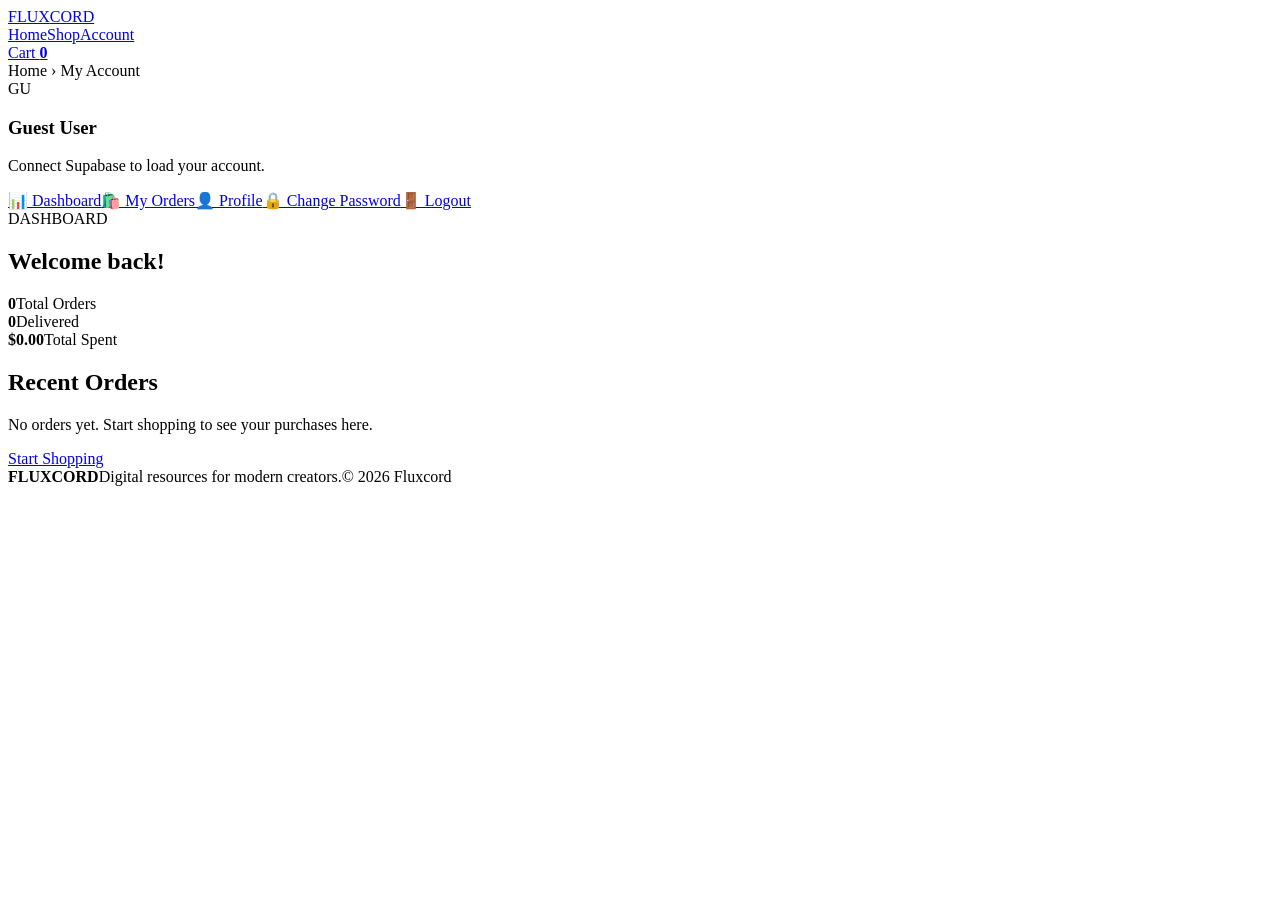
==== account.html @ a772d750 "Add files via upload" ====
<!DOCTYPE html><html lang="en"><head><meta charset="UTF-8"><meta name="viewport" content="width=device-width,initial-scale=1"><title>My Account — Fluxcord</title><link href="https://fonts.googleapis.com/css2?family=DM+Sans:wght@400;500;600;700&family=IBM+Plex+Sans:wght@600;700;800&display=swap" rel="stylesheet"><link rel="stylesheet" href="css/style.css"></head><body><header class="header"><div class="container nav"><a class="logo" href="index.html">FLUX<span>CORD</span></a><nav><a href="index.html">Home</a><a href="shop.html">Shop</a><a class="active" href="account.html">Account</a></nav><div class="nav-actions"><a class="cart" href="cart.html">Cart <b id="cartCount">0</b></a></div></div></header><main class="container page"><div class="crumb">Home › My Account</div><div class="account-layout"><aside class="account-side"><div class="avatar">GU</div><h3>Guest User</h3><p>Connect Supabase to load your account.</p><a class="active" href="#">📊 Dashboard</a><a href="#">🛍️ My Orders</a><a href="#">👤 Profile</a><a href="#">🔒 Change Password</a><a class="logout" href="login.html">🚪 Logout</a></aside><section><span class="eyebrow">DASHBOARD</span><h1>Welcome back!</h1><div class="account-stats"><div><b>0</b><span>Total Orders</span></div><div><b>0</b><span>Delivered</span></div><div><b>$0.00</b><span>Total Spent</span></div></div><div class="panel"><h2>Recent Orders</h2><p>No orders yet. Start shopping to see your purchases here.</p><a class="btn" href="shop.html">Start Shopping</a></div></section></div></main><footer><div class="container"><strong>FLUXCORD</strong><span>Digital resources for modern creators.</span><span>© 2026 Fluxcord</span></div></footer><script src="js/app.js"></script></body></html>
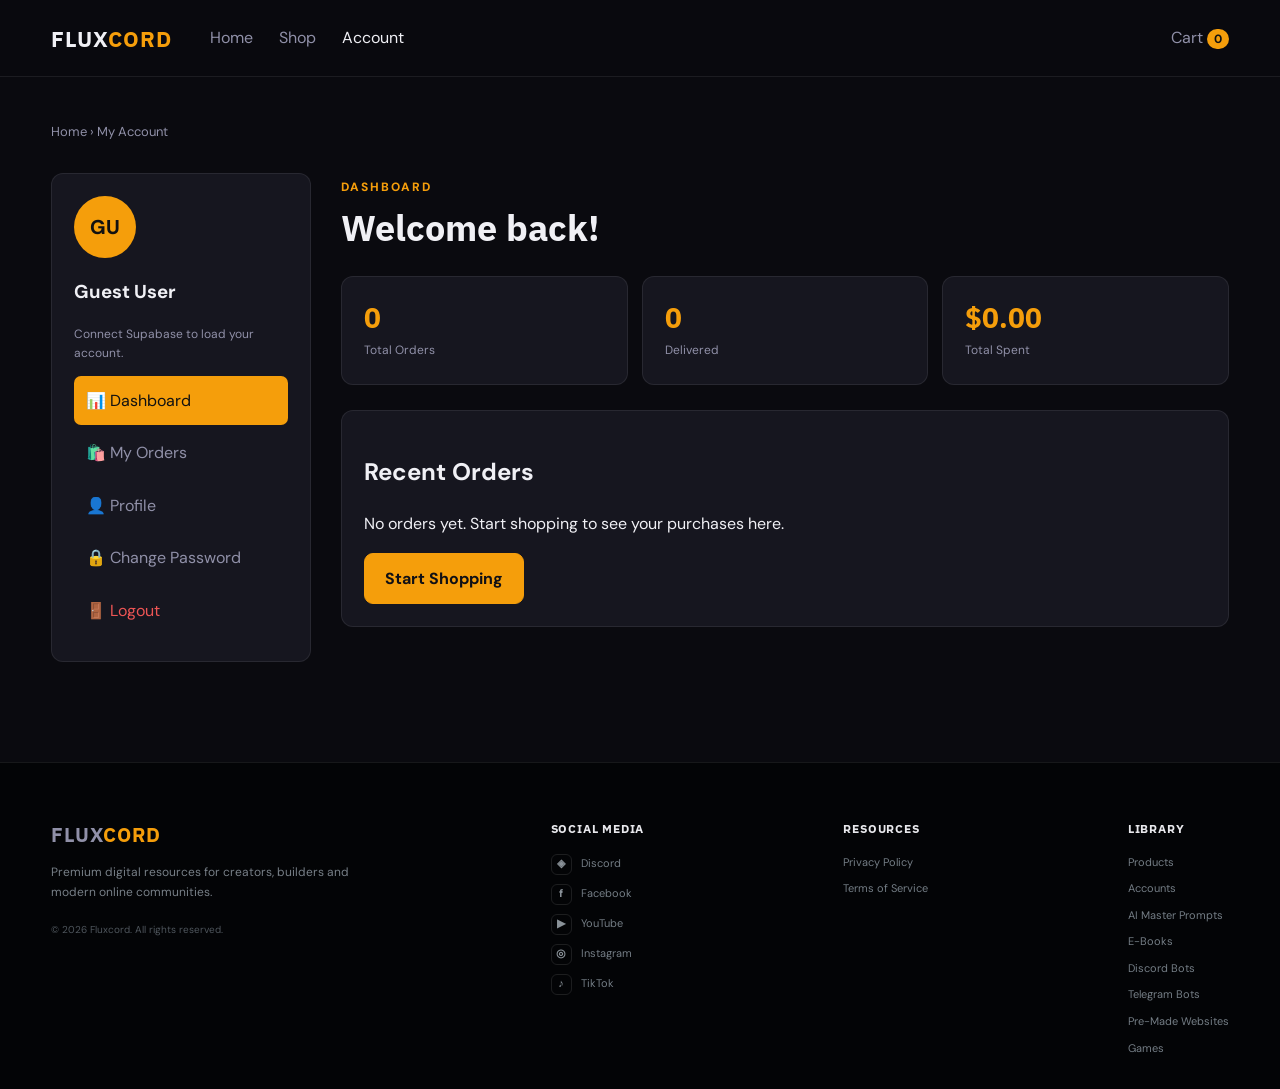
==== commit 7663f9ee: "Add files via upload" ====
--- a/account.html
+++ b/account.html
@@ -1 +1,33 @@
-<!DOCTYPE html><html lang="en"><head><meta charset="UTF-8"><meta name="viewport" content="width=device-width,initial-scale=1"><title>My Account — Fluxcord</title><link href="https://fonts.googleapis.com/css2?family=DM+Sans:wght@400;500;600;700&family=IBM+Plex+Sans:wght@600;700;800&display=swap" rel="stylesheet"><link rel="stylesheet" href="css/style.css"></head><body><header class="header"><div class="container nav"><a class="logo" href="index.html">FLUX<span>CORD</span></a><nav><a href="index.html">Home</a><a href="shop.html">Shop</a><a class="active" href="account.html">Account</a></nav><div class="nav-actions"><a class="cart" href="cart.html">Cart <b id="cartCount">0</b></a></div></div></header><main class="container page"><div class="crumb">Home › My Account</div><div class="account-layout"><aside class="account-side"><div class="avatar">GU</div><h3>Guest User</h3><p>Connect Supabase to load your account.</p><a class="active" href="#">📊 Dashboard</a><a href="#">🛍️ My Orders</a><a href="#">👤 Profile</a><a href="#">🔒 Change Password</a><a class="logout" href="login.html">🚪 Logout</a></aside><section><span class="eyebrow">DASHBOARD</span><h1>Welcome back!</h1><div class="account-stats"><div><b>0</b><span>Total Orders</span></div><div><b>0</b><span>Delivered</span></div><div><b>$0.00</b><span>Total Spent</span></div></div><div class="panel"><h2>Recent Orders</h2><p>No orders yet. Start shopping to see your purchases here.</p><a class="btn" href="shop.html">Start Shopping</a></div></section></div></main><footer><div class="container"><strong>FLUXCORD</strong><span>Digital resources for modern creators.</span><span>© 2026 Fluxcord</span></div></footer><script src="js/app.js"></script></body></html>+<!DOCTYPE html><html lang="en"><head><meta charset="UTF-8"><meta name="viewport" content="width=device-width,initial-scale=1"><title>My Account — Fluxcord</title><link href="https://fonts.googleapis.com/css2?family=DM+Sans:wght@400;500;600;700&family=IBM+Plex+Sans:wght@600;700;800&display=swap" rel="stylesheet"><link rel="stylesheet" href="css/style.css"></head><body><header class="header"><div class="container nav"><a class="logo" href="index.html">FLUX<span>CORD</span></a><nav><a href="index.html">Home</a><a href="shop.html">Shop</a><a class="active" href="account.html">Account</a></nav><div class="nav-actions"><a class="cart" href="cart.html">Cart <b id="cartCount">0</b></a></div></div></header><main class="container page"><div class="crumb">Home › My Account</div><div class="account-layout"><aside class="account-side"><div class="avatar">GU</div><h3>Guest User</h3><p>Connect Supabase to load your account.</p><a class="active" href="#">📊 Dashboard</a><a href="#">🛍️ My Orders</a><a href="#">👤 Profile</a><a href="#">🔒 Change Password</a><a class="logout" href="login.html">🚪 Logout</a></aside><section><span class="eyebrow">DASHBOARD</span><h1>Welcome back!</h1><div class="account-stats"><div><b>0</b><span>Total Orders</span></div><div><b>0</b><span>Delivered</span></div><div><b>$0.00</b><span>Total Spent</span></div></div><div class="panel"><h2>Recent Orders</h2><p>No orders yet. Start shopping to see your purchases here.</p><a class="btn" href="shop.html">Start Shopping</a></div></section></div></main><footer class="site-footer">
+  <div class="container footer-grid">
+    <div class="footer-brand">
+      <a class="logo" href="index.html">FLUX<span>CORD</span></a>
+      <p>Premium digital resources for creators, builders and modern online communities.</p>
+      <small>© <span class="footer-year">2026</span> Fluxcord. All rights reserved.</small>
+    </div>
+    <div class="footer-column">
+      <h3>Social Media</h3>
+      <a href="https://discord.com/" target="_blank" rel="noopener" aria-label="Discord"><span class="social-icon">◈</span> Discord</a>
+      <a href="https://www.facebook.com/" target="_blank" rel="noopener" aria-label="Facebook"><span class="social-icon">f</span> Facebook</a>
+      <a href="https://www.youtube.com/" target="_blank" rel="noopener" aria-label="YouTube"><span class="social-icon">▶</span> YouTube</a>
+      <a href="https://www.instagram.com/" target="_blank" rel="noopener" aria-label="Instagram"><span class="social-icon">◎</span> Instagram</a>
+      <a href="https://www.tiktok.com/" target="_blank" rel="noopener" aria-label="TikTok"><span class="social-icon">♪</span> TikTok</a>
+    </div>
+    <div class="footer-column">
+      <h3>Resources</h3>
+      <a href="privacy.html">Privacy Policy</a>
+      <a href="terms.html">Terms of Service</a>
+    </div>
+    <div class="footer-column">
+      <h3>Library</h3>
+      <a href="shop.html">Products</a>
+      <a href="account.html">Accounts</a>
+      <a href="shop.html?cat=AI%20Master%20Prompts">AI Master Prompts</a>
+      <a href="shop.html?cat=E-Books">E-Books</a>
+      <a href="shop.html?cat=Discord%20Bots">Discord Bots</a>
+      <a href="shop.html?cat=Telegram%20Bots">Telegram Bots</a>
+      <a href="shop.html?cat=Pre-Made%20Websites">Pre-Made Websites</a>
+      <a href="shop.html?cat=Games">Games</a>
+    </div>
+  </div>
+</footer><script src="js/app.js"></script></body></html>
--- a/css/style.css
+++ b/css/style.css
@@ -0,0 +1,54 @@
+:root{--accent:#f59e0b;--accent-light:#fcd34d;--bg:#0a0a0f;--surface:#16161f;--surface2:#111119;--border:rgba(255,255,255,.08);--text:#f0f0f5;--text2:#9090a8;--font-head:"IBM Plex Sans",sans-serif;--font-body:"DM Sans",sans-serif;--radius:12px}*{box-sizing:border-box}html{scroll-behavior:smooth}body{margin:0;background:var(--bg);color:var(--text);font-family:var(--font-body);line-height:1.6}a{color:inherit;text-decoration:none}button,input,select,textarea{font:inherit}button{cursor:pointer}.container{width:min(1180px,92%);margin:auto}.header{position:sticky;top:0;z-index:20;background:rgba(10,10,15,.88);backdrop-filter:blur(16px);border-bottom:1px solid var(--border)}.nav{height:76px;display:flex;align-items:center;gap:38px}.logo{font:800 22px var(--font-head);letter-spacing:1px}.logo span{color:var(--accent)}nav{display:flex;gap:26px;margin-right:auto}nav a{color:var(--text2);transition:.2s}nav a:hover,nav a.active{color:var(--text)}.nav-actions{display:flex;gap:14px;align-items:center}.cart{color:var(--text2)}.cart b{background:var(--accent);color:#111;padding:2px 7px;border-radius:99px;font-size:12px}.btn{border:1px solid var(--accent);background:var(--accent);color:#101015;padding:12px 20px;border-radius:9px;font-weight:700;display:inline-flex;justify-content:center;align-items:center;gap:8px;transition:.22s}.btn:hover{transform:translateY(-2px);background:var(--accent-light)}.btn.outline{background:transparent;color:var(--text);border-color:var(--border)}.btn.outline:hover{border-color:var(--accent);color:var(--accent)}.btn.small{padding:8px 14px;font-size:14px}.btn.full{width:100%}.hero{min-height:620px;display:grid;grid-template-columns:1.1fr .9fr;align-items:center;gap:50px}.eyebrow{color:var(--accent);font-size:12px;font-weight:800;letter-spacing:2px}.hero h1{font:800 clamp(45px,6vw,76px)/1.02 var(--font-head);margin:15px 0}.hero h1 em{color:var(--accent);font-style:normal}.hero p{max-width:620px;color:var(--text2);font-size:18px}.actions{display:flex;gap:12px;flex-wrap:wrap;margin:28px 0}.stats{display:flex;gap:36px;margin-top:42px}.stats strong{display:block;font:800 23px var(--font-head)}.stats span{color:var(--text2);font-size:13px}.hero-art{height:450px;display:grid;place-items:center;position:relative}.orb{width:310px;height:310px;border-radius:50%;background:radial-gradient(circle at 35% 30%,#fcd34d,#f59e0b 30%,#4a2500 70%,transparent 71%);filter:blur(.2px);box-shadow:0 0 100px rgba(245,158,11,.28);animation:float 4s ease-in-out infinite}.product-preview{position:absolute;bottom:25px;right:15px;background:rgba(22,22,31,.92);border:1px solid var(--border);padding:22px;border-radius:16px;box-shadow:0 20px 60px #0008;display:grid;gap:4px}.product-preview span{color:var(--accent);font-size:11px;font-weight:800}.product-preview strong{font:800 23px var(--font-head)}.product-preview small{color:var(--text2)}@keyframes float{50%{transform:translateY(-15px) scale(1.02)}}.feature-strip{background:var(--surface2);border-block:1px solid var(--border)}.feature-grid{display:grid;grid-template-columns:repeat(5,1fr);gap:10px;padding:22px 0}.feature-grid div{display:grid;grid-template-columns:30px 1fr;align-items:center}.feature-grid b{font-size:13px}.feature-grid small{grid-column:2;color:var(--text2);font-size:11px}.section{padding:80px 0}.section-head,.page-title{display:flex;justify-content:space-between;align-items:end;gap:20px;margin-bottom:28px}.section-head h2,.page h1{font:800 36px var(--font-head);margin:6px 0}.section-head>a{color:var(--accent)}.category-grid{display:grid;grid-template-columns:repeat(7,1fr);gap:12px}.category{background:var(--surface);border:1px solid var(--border);border-radius:var(--radius);padding:20px;display:grid;gap:6px;transition:.25s}.category:hover{transform:translateY(-5px);border-color:var(--accent);box-shadow:0 15px 40px rgba(245,158,11,.1)}.category:first-letter{font-size:25px}.category strong{font-size:13px}.category small{color:var(--text2);font-size:11px}.product-grid{display:grid;grid-template-columns:repeat(3,1fr);gap:18px}.product{background:var(--surface);border:1px solid var(--border);border-radius:14px;overflow:hidden;transition:.25s}.product:hover{transform:translateY(-6px);box-shadow:0 18px 50px rgba(245,158,11,.12);border-color:#f59e0b66}.product-img{height:190px;background:linear-gradient(135deg,#252532,#12121a);display:grid;place-items:center;position:relative}.product-img .mock{font:800 25px var(--font-head);text-align:center;max-width:180px}.badge{position:absolute;top:12px;left:12px;background:var(--accent);color:#111;padding:4px 8px;border-radius:6px;font-size:10px;font-weight:800}.product-body{padding:17px}.category-label{font-size:11px;color:var(--accent)}.product h3{margin:5px 0 8px;font:700 18px var(--font-head)}.stars{color:var(--accent);font-size:13px}.product-foot{display:flex;justify-content:space-between;align-items:center;margin-top:15px}.price{font-weight:800;color:var(--accent);font-size:20px}.price del{font-size:12px;color:var(--text2);margin-left:5px}.add{background:transparent;color:var(--text);border:1px solid var(--border);border-radius:7px;padding:8px 11px}.add:hover{border-color:var(--accent);color:var(--accent)}.deal{margin:10px auto 80px;background:linear-gradient(115deg,#20170a,#15151e);border:1px solid #f59e0b55;border-radius:20px;padding:48px;display:grid;grid-template-columns:1.5fr .7fr;gap:40px;align-items:center}.deal h2{font:800 35px var(--font-head);max-width:650px}.deal p{color:var(--text2);max-width:650px}.deal-card{height:260px;border-radius:18px;background:linear-gradient(145deg,#3a2300,#17171e);border:1px solid #f59e0b66;padding:30px;display:flex;flex-direction:column;justify-content:center;box-shadow:inset 0 0 80px #f59e0b11}.deal-card div,.deal-card small{color:var(--accent);font-size:11px;font-weight:800}.deal-card strong{font:800 38px/1 var(--font-head);margin:12px 0}.countdown{font:800 24px var(--font-head);letter-spacing:2px}.reviews{display:grid;grid-template-columns:repeat(5,1fr);gap:14px}.reviews article{background:var(--surface);border:1px solid var(--border);border-radius:12px;padding:20px}.reviews p{color:var(--text2);font-size:13px;min-height:64px}.reviews article>b{display:inline-grid;place-items:center;width:36px;height:36px;border-radius:50%;background:var(--accent);color:#111;margin-right:8px}.reviews article>strong{font-size:13px}.reviews article>small{display:block;color:var(--text2);margin-left:45px}.page{padding:45px 0 90px}.crumb{color:var(--text2);font-size:13px;margin-bottom:30px}.shop-layout{display:grid;grid-template-columns:260px 1fr;gap:30px}.filters,.panel,.account-side,.admin-side{background:var(--surface);border:1px solid var(--border);border-radius:var(--radius);padding:22px}.filters{height:max-content;position:sticky;top:95px}.filters label,.checkout label{display:block;font-size:13px;color:var(--text2);margin:20px 0 7px}.filters select,.filters input,.checkout input,.checkout select,.checkout textarea,.auth-card input{width:100%;background:#0f0f16;color:var(--text);border:1px solid var(--border);padding:12px;border-radius:8px;outline:none}.filters select:focus,.checkout input:focus,.checkout select:focus,.auth-card input:focus{border-color:var(--accent)}.filters output{display:block;color:var(--accent);font-weight:700;margin:8px 0}.filter-actions{display:grid;gap:8px;margin-top:25px}.result-count{color:var(--text2);margin-bottom:14px}.pagination{display:flex;justify-content:center;gap:7px;margin-top:35px}.pagination button{background:var(--surface);border:1px solid var(--border);color:var(--text);padding:9px 14px;border-radius:7px}.pagination .active{background:var(--accent);color:#111}.cart-layout{display:grid;grid-template-columns:1fr 360px;gap:25px}.cart-row{display:grid;grid-template-columns:72px 1fr 90px 100px 35px;gap:15px;align-items:center;border-bottom:1px solid var(--border);padding:16px 0}.thumb{width:72px;height:72px;border-radius:9px;background:#24242f;display:grid;place-items:center;font-size:24px}.qty{display:flex}.qty button,.qty input{width:30px;height:32px;background:#0e0e14;border:1px solid var(--border);color:var(--text);text-align:center}.remove{background:none;border:0;color:#e55;font-size:22px}.summary{position:sticky;top:95px}.summary div{display:flex;justify-content:space-between;margin:12px 0}.account-layout,.admin-grid{display:grid;grid-template-columns:260px 1fr;gap:30px}.account-side,.admin-side{height:max-content}.avatar{width:62px;height:62px;border-radius:50%;display:grid;place-items:center;background:var(--accent);color:#111;font-weight:800;font-size:20px}.account-side p{color:var(--text2);font-size:12px}.account-side a,.admin-side a{display:block;padding:12px;margin:3px 0;border-radius:7px;color:var(--text2)}.account-side a.active,.admin-side a.active{background:var(--accent);color:#111}.logout{color:#e55!important}.account-stats,.status-grid{display:grid;grid-template-columns:repeat(3,1fr);gap:14px;margin:25px 0}.account-stats div,.status-grid div{background:var(--surface);border:1px solid var(--border);border-radius:12px;padding:22px}.account-stats b,.status-grid b{display:block;font:800 28px var(--font-head);color:var(--accent)}.account-stats span,.status-grid span{color:var(--text2);font-size:12px}.status-grid{grid-template-columns:repeat(5,1fr)}.auth{min-height:100vh;display:grid;place-items:center;padding:25px}.auth-card{width:min(460px,100%);background:var(--surface);border:1px solid var(--border);border-radius:16px;padding:35px;box-shadow:0 30px 90px #0008}.auth-card .logo{display:block;margin-bottom:35px}.auth-card h1{font:800 34px var(--font-head);margin:0}.auth-card p,.auth-card small{color:var(--text2)}.auth-card form{display:grid;gap:12px;margin:25px 0}.form-row{display:grid;grid-template-columns:1fr 1fr;gap:10px}.admin-label{margin-right:auto;color:var(--accent);font-size:12px;font-weight:800}.checkout{display:grid;grid-template-columns:1fr 360px;gap:25px}.checkout textarea{min-height:100px;resize:vertical}.checkout select{display:block}.reviews-page{grid-template-columns:repeat(3,1fr)}footer{border-top:1px solid var(--border);padding:28px 0;color:var(--text2)}footer .container{display:flex;justify-content:space-between;gap:20px;font-size:12px}footer strong{color:var(--text)}@media(max-width:900px){.hero{grid-template-columns:1fr;padding:70px 0}.hero-art{height:350px}.feature-grid{grid-template-columns:repeat(2,1fr)}.category-grid{grid-template-columns:repeat(2,1fr)}.product-grid{grid-template-columns:repeat(2,1fr)}.reviews{grid-template-columns:repeat(2,1fr)}.shop-layout,.cart-layout,.account-layout,.admin-grid,.checkout{grid-template-columns:1fr}.filters,.summary{position:static}.status-grid{grid-template-columns:repeat(2,1fr)}}@media(max-width:600px){.nav{gap:14px}.nav nav{display:none}.nav-actions .btn{display:none}.hero h1{font-size:45px}.stats{gap:15px;flex-wrap:wrap}.feature-grid,.product-grid,.reviews,.reviews-page{grid-template-columns:1fr}.section{padding:55px 0}.deal{grid-template-columns:1fr;padding:28px;margin-bottom:50px}.page-title{align-items:start;flex-direction:column}.cart-row{grid-template-columns:55px 1fr 30px}.cart-row .qty,.cart-row .unit,.cart-row .subtotal{display:none}.thumb{width:55px;height:55px}.form-row{grid-template-columns:1fr}footer .container{flex-direction:column}.category-grid{grid-template-columns:1fr 1fr}}
+
+/* Fluxcord v2 visual updates */
+.hero-art .logo-orb{width:320px;height:320px;border-radius:50%;display:grid;place-items:center;background:radial-gradient(circle,rgba(245,158,11,.12),rgba(245,158,11,.02) 62%,transparent 70%);border:1px solid rgba(245,158,11,.18);box-shadow:0 0 80px rgba(245,158,11,.10);animation:float 4s ease-in-out infinite}
+.logo-orb img{width:210px;height:210px;object-fit:contain;filter:drop-shadow(0 18px 35px rgba(0,0,0,.45))}
+.why-us{padding:18px 0 72px;background:linear-gradient(180deg,transparent,#071116 22%,#071116 82%,transparent)}
+.why-heading{display:grid;grid-template-columns:1.1fr .9fr;align-items:end;gap:60px;margin-bottom:40px}
+.why-heading h2{font:800 clamp(44px,5.4vw,70px)/.96 var(--font-head);letter-spacing:-2.5px;margin:14px 0 0}
+.why-heading p{color:var(--text2);font-size:17px;max-width:560px;margin:0 0 8px}
+.why-grid{display:grid;grid-template-columns:1.8fr 1fr 1fr;gap:14px}
+.why-card,.trust-card{background:rgba(8,18,22,.82);border:1px solid rgba(111,157,165,.17);border-radius:20px;min-height:215px;padding:22px;box-shadow:inset 0 1px rgba(255,255,255,.015);transition:.25s}
+.why-card:hover,.trust-card:hover{border-color:rgba(245,158,11,.35);transform:translateY(-3px)}
+.why-top{display:flex;justify-content:space-between;align-items:center;margin-bottom:24px}.why-top small{color:#6e7679;font-size:11px;font-weight:800}
+.icon-box{width:45px;height:45px;border:1px solid rgba(0,229,255,.25);background:rgba(0,229,255,.06);border-radius:12px;display:grid;place-items:center;color:#08eaff;font-size:20px}
+.why-card h3{font:800 20px var(--font-head);margin:5px 0 6px}.why-card p{color:#7d8588;font-size:13px;margin:0 0 18px}.flow-main{display:flex;gap:44px;align-items:center;padding:12px 18px 35px}.flow-main>div:last-child{max-width:430px}.flow-main small{color:#737d80;font-weight:700}.flow-main h3{font-size:31px;margin:2px 0}.flow-check{width:125px;height:125px;flex:none;border-radius:50%;display:grid;place-items:center;border:7px solid #162127;outline:1px solid rgba(0,229,255,.28);color:#08eaff;font-size:32px;background:rgba(0,229,255,.04)}
+.flow-line{border-top:2px solid #0be8ef;display:flex;justify-content:space-between;padding-top:10px;color:#788184;font-size:11px;font-weight:800}.flow-line span:first-child,.flow-line span{color:#788184}.flow-line span::first-letter{color:#08eaff}
+.progress{height:4px;background:#202a2d;border-radius:5px;overflow:hidden;margin-top:20px}.progress i{display:block;height:100%;width:85%;background:#08eaff}
+.support-status{color:#a2aaad;font-size:11px}.support-status:first-letter{color:#36df8b}
+.trust-card{grid-column:2/4;display:flex;align-items:center;gap:22px;min-height:128px;padding:18px 20px;flex-wrap:wrap}.trust-user{display:flex;align-items:center;gap:12px;min-width:250px}.mini-logo{width:45px;height:45px;border-radius:12px;overflow:hidden;background:#111b20;border:1px solid rgba(0,229,255,.25);display:grid;place-items:center}.mini-logo img{width:38px;height:38px;object-fit:contain}.trust-user small,.trust-user b{display:block}.trust-user small{font-size:10px;color:#737d80}.trust-user b{font-size:14px}.trust-stat{padding-left:22px;border-left:1px solid rgba(255,255,255,.08);min-width:120px}.trust-stat b{display:block;color:#08eaff;font:800 20px var(--font-head)}.trust-stat small{font-size:9px;color:#667174;font-weight:800}.trust-tags{width:100%;display:flex;gap:8px}.trust-tags span{border:1px solid rgba(255,255,255,.08);background:#0c171b;border-radius:99px;padding:7px 11px;color:#747d80;font-size:10px}.trust-tags span:first-letter{color:#08eaff}
+.image-category{padding:0;overflow:hidden;min-height:180px;position:relative}.image-category img{width:100%;height:180px;display:block;object-fit:cover;transition:.35s;filter:saturate(.8) brightness(.78)}.image-category div{position:absolute;inset:auto 0 0;padding:42px 15px 14px;background:linear-gradient(transparent,rgba(5,8,10,.96));display:grid;gap:3px}.image-category:hover img{transform:scale(1.06);filter:saturate(1) brightness(.9)}.image-category strong{font-size:14px}.image-category small{font-size:11px;color:#a4abad}
+.marquee{display:block;overflow:hidden;position:relative;width:100%}.reviews-track{display:flex;width:max-content;gap:14px;animation:customerLoop 30s linear infinite}.marquee:hover .reviews-track{animation-play-state:paused}.reviews-track article{width:250px;flex:0 0 250px}.reviews-track article:nth-child(5){margin-right:0}@keyframes customerLoop{from{transform:translateX(0)}to{transform:translateX(-50%)}} 
+@media(max-width:900px){.why-heading{grid-template-columns:1fr;gap:20px}.why-grid{grid-template-columns:1fr 1fr}.flow-card{grid-column:1/3}.trust-card{grid-column:1/3}.flow-main{gap:20px}.trust-stat{padding-left:12px}.hero-art .logo-orb{width:270px;height:270px}.logo-orb img{width:180px;height:180px}}
+@media(max-width:600px){.why-grid{grid-template-columns:1fr}.flow-card,.trust-card{grid-column:auto}.flow-main{padding-inline:0;gap:15px}.flow-check{width:85px;height:85px}.flow-main h3{font-size:23px}.flow-line{font-size:9px}.trust-card{display:grid;grid-template-columns:1fr 1fr}.trust-user{grid-column:1/3}.trust-tags{grid-column:1/3}.why-heading h2{letter-spacing:-1.5px}.hero-art .logo-orb{width:240px;height:240px}.logo-orb img{width:155px;height:155px}}
+
+
+/* Fluxcord final polish: Why Fluxcord + responsive category system + professional footer */
+.why-us{padding:22px 0 78px;background:linear-gradient(180deg,transparent,#0b1015 18%,#0b1015 84%,transparent)}
+.why-heading{display:grid;grid-template-columns:1.05fr .95fr;align-items:end;gap:60px;margin-bottom:34px}
+.why-heading h2{font:800 clamp(40px,5vw,64px)/.98 var(--font-head);letter-spacing:-2.4px;margin:13px 0 0}
+.why-heading p{color:var(--text2);font-size:16px;max-width:520px;margin:0 0 6px}
+.why-grid{display:grid;grid-template-columns:minmax(0,.95fr) minmax(0,1.65fr);gap:16px;align-items:stretch}
+.why-card,.trust-card{background:linear-gradient(145deg,#111923,#0d1218);border:1px solid rgba(245,158,11,.14);border-radius:18px;min-height:250px;padding:24px;box-shadow:0 20px 55px rgba(0,0,0,.22),inset 0 1px rgba(255,255,255,.025);transition:.25s}
+.why-card:hover,.trust-card:hover{border-color:rgba(245,158,11,.42);transform:translateY(-3px)}
+.flow-card{grid-column:auto}
+.why-top{display:flex;justify-content:space-between;align-items:center;margin-bottom:26px}.why-top small{color:#7d858c;font-size:10px;font-weight:800;letter-spacing:1.2px}
+.icon-box{width:44px;height:44px;border:1px solid rgba(245,158,11,.28);background:rgba(245,158,11,.08);border-radius:11px;display:grid;place-items:center;color:var(--accent);font-size:19px}
+.flow-main{display:flex;gap:22px;align-items:center;padding:6px 0 30px}.flow-main>div:last-child{max-width:430px}.flow-main small{color:#7d858c;font-size:10px;font-weight:800;letter-spacing:1px}.flow-main h3{font:800 clamp(23px,2.3vw,31px)/1.05 var(--font-head);margin:6px 0 8px}.flow-main p{color:#7f8991;font-size:13px;margin:0}
+.flow-check{width:88px;height:88px;flex:none;border-radius:50%;display:grid;place-items:center;border:5px solid #202a31;outline:1px solid rgba(245,158,11,.32);color:var(--accent);font-size:27px;background:rgba(245,158,11,.04);box-shadow:0 0 35px rgba(245,158,11,.08)}
+.flow-line{border-top:1px solid rgba(245,158,11,.4);display:flex;justify-content:space-between;gap:12px;padding-top:12px;color:#818b92;font-size:10px;font-weight:800}.flow-line span::first-letter{color:var(--accent)}
+.trust-card{display:grid;grid-template-columns:minmax(220px,1.15fr) repeat(3,minmax(120px,1fr));align-items:center;gap:20px;min-height:250px}
+.trust-heading{display:flex;align-items:center;gap:14px}.mini-logo{width:52px;height:52px;border-radius:13px;overflow:hidden;background:#0c1218;border:1px solid rgba(245,158,11,.22);display:grid;place-items:center;flex:none}.mini-logo img{width:42px;height:42px;object-fit:contain}.trust-heading small{display:block;color:#737d85;font-size:9px;font-weight:800;letter-spacing:1.2px}.trust-heading h3{margin:4px 0 0;font:800 19px/1.1 var(--font-head)}
+.trust-stat{padding-left:20px;border-left:1px solid rgba(255,255,255,.09)}.trust-stat b{display:block;color:var(--accent);font:800 clamp(25px,3vw,34px)/1 var(--font-head)}.trust-stat small{display:block;margin-top:7px;font-size:9px;color:#737d85;font-weight:800;letter-spacing:1px}
+.trust-tags{display:none}
+.category-grid{display:grid;grid-template-columns:repeat(auto-fit,minmax(155px,1fr));gap:14px}
+.image-category{padding:0;overflow:hidden;min-width:0;position:relative;display:block;background:var(--surface);border:1px solid var(--border);border-radius:14px;transition:.25s}.image-category:hover{transform:translateY(-5px);border-color:rgba(245,158,11,.65);box-shadow:0 18px 45px rgba(245,158,11,.1)}
+.category-thumb{width:100%;aspect-ratio:16/9;overflow:hidden;background:#121722}.category-thumb img{width:100%;height:100%;display:block;object-fit:cover;transition:.35s;filter:saturate(.86) brightness(.82)}.image-category:hover .category-thumb img{transform:scale(1.05);filter:saturate(1) brightness(.95)}
+.category-info{padding:13px 14px 15px;display:grid;gap:3px}.category-info strong{font-size:13px;line-height:1.3}.category-info small{font-size:10px;color:var(--text2)}
+.site-footer{margin-top:10px;background:#030406;border-top:1px solid rgba(255,255,255,.08);padding:58px 0 32px}.footer-grid{display:grid;grid-template-columns:1.55fr repeat(3,1fr);gap:45px}.footer-brand .logo{display:inline-block;font-size:20px;margin-bottom:14px}.footer-brand p{color:#777f87;font-size:12px;line-height:1.7;max-width:300px;margin:0 0 18px}.footer-brand>small{color:#4f565d;font-size:10px}.footer-column{display:flex;flex-direction:column;gap:9px}.footer-column h3{margin:0 0 9px;color:#e8e8ec;font:700 12px var(--font-head);letter-spacing:.8px;text-transform:uppercase}.footer-column a{color:#747d85;font-size:11px;display:flex;align-items:center;gap:9px;transition:.2s}.footer-column a:hover{color:var(--accent);transform:translateX(2px)}.social-icon{width:21px;height:21px;display:inline-grid;place-items:center;border:1px solid rgba(255,255,255,.1);border-radius:6px;color:#8a9299;font-size:11px;font-weight:800}.footer-column a:hover .social-icon{border-color:rgba(245,158,11,.4);color:var(--accent)}
+@media(max-width:1000px){.why-grid{grid-template-columns:1fr}.trust-card{grid-template-columns:1.3fr repeat(3,1fr);min-height:190px}.footer-grid{grid-template-columns:1.5fr repeat(2,1fr)}.footer-column:last-child{grid-column:2/4}}
+@media(max-width:700px){.why-heading{grid-template-columns:1fr;gap:15px}.why-heading h2{letter-spacing:-1.5px}.trust-card{grid-template-columns:1fr 1fr;gap:18px;min-height:0}.trust-heading{grid-column:1/-1}.trust-stat{padding-left:14px}.trust-stat:nth-child(2){border-left:0;padding-left:0}.flow-main{gap:16px}.flow-check{width:70px;height:70px;font-size:23px}.flow-line{font-size:9px}.category-grid{grid-template-columns:repeat(2,minmax(0,1fr));gap:10px}.category-info{padding:11px 11px 13px}.category-info strong{font-size:12px}.site-footer{padding:45px 0 28px}.footer-grid{grid-template-columns:1fr 1fr;gap:32px 25px}.footer-brand{grid-column:1/-1}.footer-column:last-child{grid-column:auto}}
+@media(max-width:430px){.category-grid{grid-template-columns:1fr}.trust-card{grid-template-columns:1fr}.trust-heading,.trust-stat{grid-column:auto}.trust-stat:nth-child(2){border-left:1px solid rgba(255,255,255,.09);padding-left:14px}.flow-main{align-items:flex-start}.flow-check{margin-top:3px}.flow-line{gap:7px}}
+
+.legal-page{max-width:900px}.legal-updated{color:var(--text2);font-size:12px;margin:-12px 0 35px}.legal-content{background:var(--surface);border:1px solid var(--border);border-radius:16px;padding:32px 35px}.legal-content h2{font:800 20px var(--font-head);margin:0 0 8px;padding-top:16px}.legal-content h2:first-child{padding-top:0}.legal-content p{color:var(--text2);font-size:13px;line-height:1.8;margin:0 0 22px}.legal-content a{color:var(--accent)}
+@media(max-width:600px){.legal-content{padding:23px 20px}.legal-content h2{font-size:18px}}
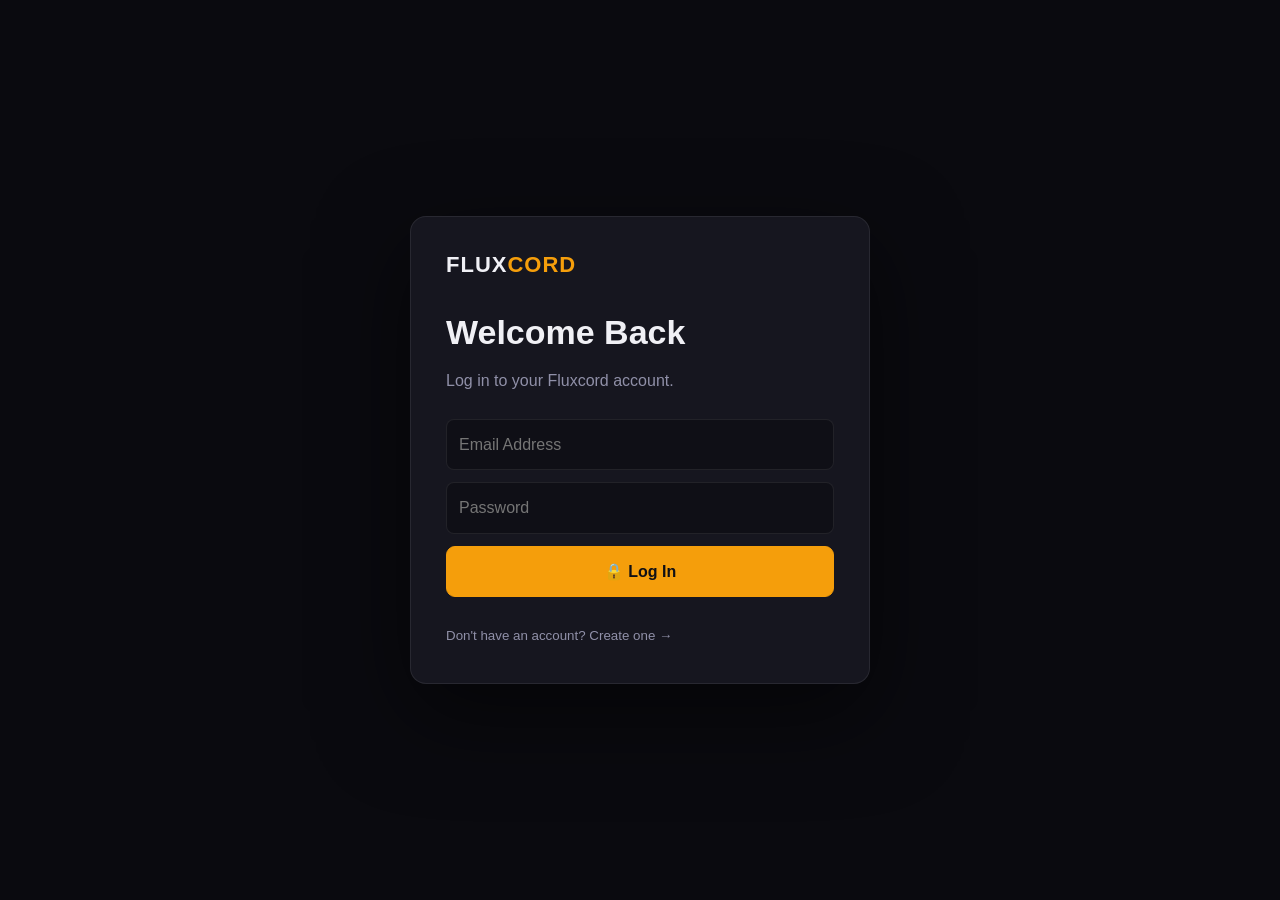
==== commit ed356e88: "Add files via upload" ====
--- a/account.html
+++ b/account.html
@@ -1,4 +1,4 @@
-<!DOCTYPE html><html lang="en"><head><meta charset="UTF-8"><meta name="viewport" content="width=device-width,initial-scale=1"><title>My Account — Fluxcord</title><link href="https://fonts.googleapis.com/css2?family=DM+Sans:wght@400;500;600;700&family=IBM+Plex+Sans:wght@600;700;800&display=swap" rel="stylesheet"><link rel="stylesheet" href="css/style.css"></head><body><header class="header"><div class="container nav"><a class="logo" href="index.html">FLUX<span>CORD</span></a><nav><a href="index.html">Home</a><a href="shop.html">Shop</a><a class="active" href="account.html">Account</a></nav><div class="nav-actions"><a class="cart" href="cart.html">Cart <b id="cartCount">0</b></a></div></div></header><main class="container page"><div class="crumb">Home › My Account</div><div class="account-layout"><aside class="account-side"><div class="avatar">GU</div><h3>Guest User</h3><p>Connect Supabase to load your account.</p><a class="active" href="#">📊 Dashboard</a><a href="#">🛍️ My Orders</a><a href="#">👤 Profile</a><a href="#">🔒 Change Password</a><a class="logout" href="login.html">🚪 Logout</a></aside><section><span class="eyebrow">DASHBOARD</span><h1>Welcome back!</h1><div class="account-stats"><div><b>0</b><span>Total Orders</span></div><div><b>0</b><span>Delivered</span></div><div><b>$0.00</b><span>Total Spent</span></div></div><div class="panel"><h2>Recent Orders</h2><p>No orders yet. Start shopping to see your purchases here.</p><a class="btn" href="shop.html">Start Shopping</a></div></section></div></main><footer class="site-footer">
+<!DOCTYPE html><html lang="en"><head><meta charset="UTF-8"><meta name="viewport" content="width=device-width,initial-scale=1"><title>My Account — Fluxcord</title><link href="https://fonts.googleapis.com/css2?family=DM+Sans:wght@400;500;600;700&family=IBM+Plex+Sans:wght@600;700;800&display=swap" rel="stylesheet"><link rel="stylesheet" href="css/style.css"></head><body><header class="header"><div class="container nav"><a class="logo" href="index.html">FLUX<span>CORD</span></a><nav><a href="index.html">Home</a><a href="shop.html">Shop</a><a class="active" href="account.html">Account</a></nav><div class="nav-actions"><a class="cart" href="cart.html">Cart <b id="cartCount">0</b></a></div></div></header><main class="container page"><div class="crumb">Home › My Account</div><div class="account-layout"><aside class="account-side"><div class="avatar" id="accountAvatar">U</div><h3 id="accountName">Loading...</h3><p id="accountEmail">Loading...</p><a class="active" href="account.html">📊 Dashboard</a><a href="#orders">🛍️ My Orders</a><a href="#profile">👤 Profile</a><a class="logout" href="#" onclick="logout();return false">🚪 Logout</a></aside><section><span class="eyebrow">DASHBOARD</span><h1>Welcome back!</h1><div class="account-stats"><div><b id="totalOrders">0</b><span>Total Orders</span></div><div><b id="deliveredOrders">0</b><span>Delivered</span></div><div><b id="totalSpent">$0.00</b><span>Total Spent</span></div></div><div class="panel" id="orders"><h2>Recent Orders</h2><div id="ordersList"><p>Loading orders...</p></div></div></section></div></main><footer class="site-footer">
   <div class="container footer-grid">
     <div class="footer-brand">
       <a class="logo" href="index.html">FLUX<span>CORD</span></a>
--- a/css/style.css
+++ b/css/style.css
@@ -52,3 +52,26 @@
 
 .legal-page{max-width:900px}.legal-updated{color:var(--text2);font-size:12px;margin:-12px 0 35px}.legal-content{background:var(--surface);border:1px solid var(--border);border-radius:16px;padding:32px 35px}.legal-content h2{font:800 20px var(--font-head);margin:0 0 8px;padding-top:16px}.legal-content h2:first-child{padding-top:0}.legal-content p{color:var(--text2);font-size:13px;line-height:1.8;margin:0 0 22px}.legal-content a{color:var(--accent)}
 @media(max-width:600px){.legal-content{padding:23px 20px}.legal-content h2{font-size:18px}}
+
+
+/* Fluxcord category + price-range fix */
+.image-category{padding:0;position:relative;display:block;aspect-ratio:16/9;min-height:0;overflow:hidden;background:#121722}
+.image-category .category-thumb{position:absolute;inset:0;width:100%;height:100%;aspect-ratio:auto;z-index:0}
+.image-category .category-thumb img{width:100%;height:100%;object-fit:cover;object-position:center;display:block}
+.image-category .category-info{position:absolute;left:0;right:0;bottom:0;z-index:2;padding:38px 14px 13px;display:block;background:linear-gradient(180deg,transparent 0%,rgba(4,6,9,.18) 25%,rgba(4,6,9,.92) 100%)}
+.image-category .category-info strong{display:block;font-size:13px;line-height:1.25;color:#f2f2f5;text-shadow:0 1px 10px rgba(0,0,0,.7)}
+.image-category .category-info small{display:none!important}
+.category-grid{grid-template-columns:repeat(7,minmax(0,1fr));gap:14px}
+.price-range{position:relative;display:grid;gap:7px;margin-top:4px}
+.price-range input{padding:0!important;background:transparent!important;border:0!important;height:18px;accent-color:var(--accent);cursor:pointer}
+.price-range input:first-child{margin-bottom:-12px}
+.price-values{display:flex;align-items:center;justify-content:space-between;color:var(--accent);font-weight:700;font-size:12px;margin-top:7px}
+.price-values span{color:var(--text2);font-weight:400}
+@media(max-width:1200px){.category-grid{grid-template-columns:repeat(4,minmax(0,1fr))}}
+@media(max-width:900px){.category-grid{grid-template-columns:repeat(3,minmax(0,1fr))}}
+@media(max-width:600px){.category-grid{grid-template-columns:repeat(2,minmax(0,1fr));gap:10px}.image-category .category-info{padding:32px 10px 10px}.image-category .category-info strong{font-size:11px}}
+@media(max-width:430px){.category-grid{grid-template-columns:1fr 1fr}.image-category .category-info strong{font-size:10px}}
+
+/* Final Supabase/admin build */
+.product-img img{width:100%;height:100%;object-fit:cover;display:block}.product-img{overflow:hidden}.admin-section-head{display:flex;align-items:center;justify-content:space-between;gap:16px;margin-bottom:16px}.admin-product,.admin-order{padding:16px 0;border-top:1px solid #ffffff10}.admin-product{display:flex;align-items:center;justify-content:space-between;gap:16px}.admin-product small,.admin-order small{display:block;color:var(--text2);margin-top:5px}.admin-order-head{display:flex;justify-content:space-between;gap:16px}.admin-order-items{display:flex;flex-wrap:wrap;gap:7px;margin:12px 0}.admin-order-items span{padding:6px 9px;border-radius:8px;background:#ffffff08;color:var(--text2);font-size:12px}.admin-order-actions{display:flex;gap:8px;align-items:center;flex-wrap:wrap}.admin-order-actions select,.admin-order-actions input{min-height:40px}.modal{display:none;position:fixed;inset:0;z-index:9998;align-items:center;justify-content:center;padding:20px;background:#000b;overflow:auto}.modal-card{width:min(620px,100%);background:#11141c;border:1px solid #ffffff14;border-radius:16px;padding:24px;box-shadow:0 30px 90px #000b}.modal-card label{display:block;margin:12px 0}.modal-card input,.modal-card select,.modal-card textarea{width:100%;margin-top:6px}.form-checks{display:flex;gap:20px;flex-wrap:wrap;margin:15px 0}.form-checks label{margin:0;display:flex;align-items:center;gap:8px}.form-checks input{width:auto}.status{padding:5px 9px;border-radius:999px;background:#ffffff0b;text-transform:capitalize}.status.delivered{color:#4ade80}.status.cancelled,.status.refunded{color:#fb7185}.status.under_review{color:#fbbf24}.status.pending{color:#a5b4fc}
+@media(max-width:700px){.admin-section-head,.admin-product,.admin-order-head{align-items:flex-start;flex-direction:column}.admin-order-actions{align-items:stretch}.admin-order-actions select,.admin-order-actions input,.admin-order-actions button{width:100%}}
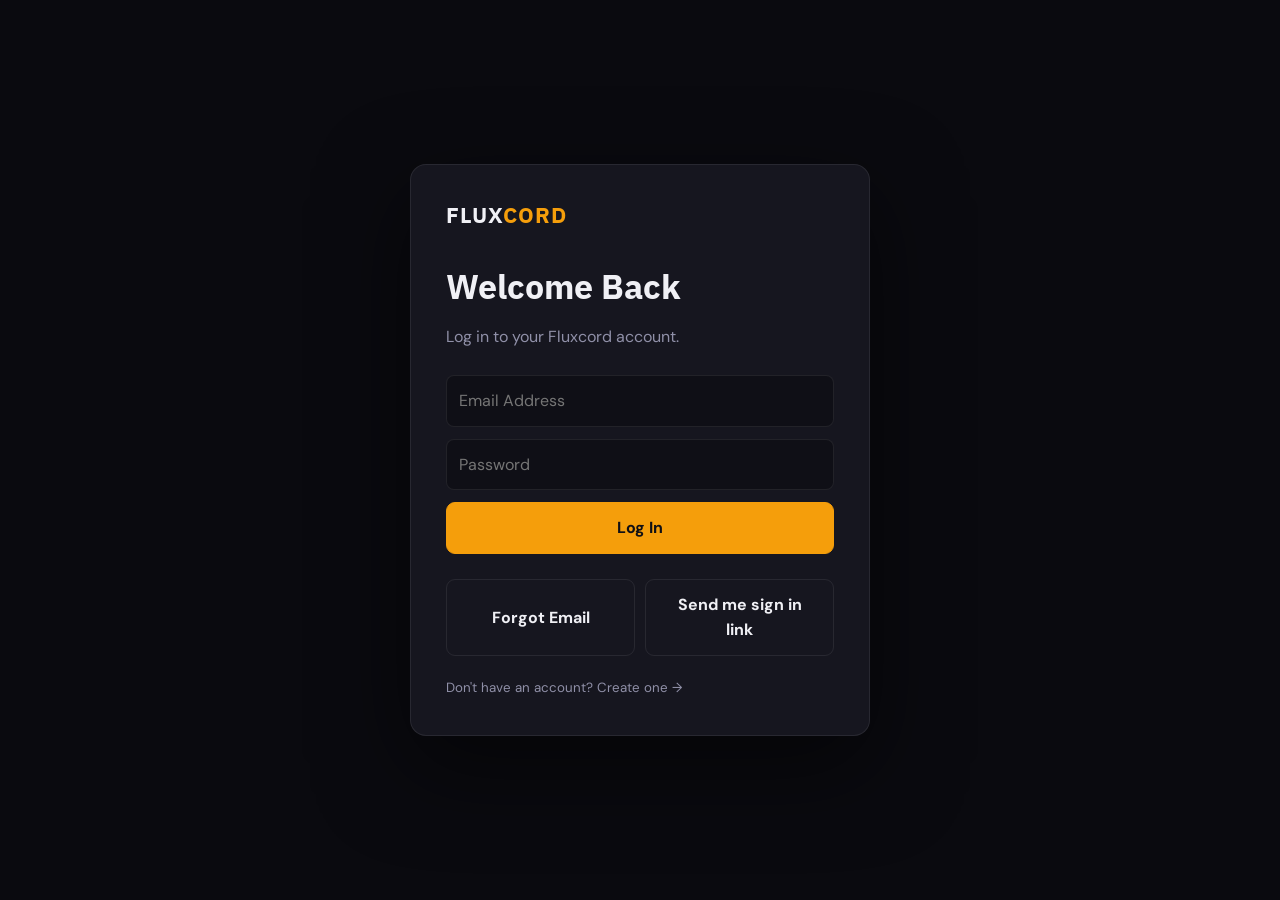
==== commit 7e5e6d91: "Uploaded main files" ====
--- a/account.html
+++ b/account.html
@@ -1,4 +1,4 @@
-<!DOCTYPE html><html lang="en"><head><meta charset="UTF-8"><meta name="viewport" content="width=device-width,initial-scale=1"><title>My Account — Fluxcord</title><link href="https://fonts.googleapis.com/css2?family=DM+Sans:wght@400;500;600;700&family=IBM+Plex+Sans:wght@600;700;800&display=swap" rel="stylesheet"><link rel="stylesheet" href="css/style.css"></head><body><header class="header"><div class="container nav"><a class="logo" href="index.html">FLUX<span>CORD</span></a><nav><a href="index.html">Home</a><a href="shop.html">Shop</a><a class="active" href="account.html">Account</a></nav><div class="nav-actions"><a class="cart" href="cart.html">Cart <b id="cartCount">0</b></a></div></div></header><main class="container page"><div class="crumb">Home › My Account</div><div class="account-layout"><aside class="account-side"><div class="avatar" id="accountAvatar">U</div><h3 id="accountName">Loading...</h3><p id="accountEmail">Loading...</p><a class="active" href="account.html">📊 Dashboard</a><a href="#orders">🛍️ My Orders</a><a href="#profile">👤 Profile</a><a class="logout" href="#" onclick="logout();return false">🚪 Logout</a></aside><section><span class="eyebrow">DASHBOARD</span><h1>Welcome back!</h1><div class="account-stats"><div><b id="totalOrders">0</b><span>Total Orders</span></div><div><b id="deliveredOrders">0</b><span>Delivered</span></div><div><b id="totalSpent">$0.00</b><span>Total Spent</span></div></div><div class="panel" id="orders"><h2>Recent Orders</h2><div id="ordersList"><p>Loading orders...</p></div></div></section></div></main><footer class="site-footer">
+<!DOCTYPE html><html lang="en"><head><meta charset="UTF-8"><meta name="viewport" content="width=device-width,initial-scale=1"><base href="/"><title>My Account — Fluxcord</title><link href="https://fonts.googleapis.com/css2?family=DM+Sans:wght@400;500;600;700&family=IBM+Plex+Sans:wght@600;700;800&display=swap" rel="stylesheet"><link rel="stylesheet" href="css/style.css"></head><body><header class="header"><div class="container nav"><a class="logo" href="index.html">FLUX<span>CORD</span></a><nav><a href="index.html">Home</a><a href="shop.html">Shop</a><a class="active" href="account.html">Account</a></nav><div class="nav-actions"><a class="cart" href="cart.html">Cart <b id="cartCount">0</b></a></div></div></header><main class="container page"><div class="crumb">Home › My Account</div><div class="account-layout"><aside class="account-side"><div class="avatar" id="accountAvatar">U</div><h3 id="accountName">Loading...</h3><p id="accountEmail">Loading...</p><a class="active" href="account.html">📊 Dashboard</a><a href="#orders">🛍️ My Orders</a><a href="#profile">👤 Profile</a><a class="logout" href="#" onclick="logout();return false">🚪 Logout</a></aside><section><span class="eyebrow">DASHBOARD</span><h1>Welcome back!</h1><div class="account-stats"><div><b id="totalOrders">0</b><span>Total Orders</span></div><div><b id="deliveredOrders">0</b><span>Delivered</span></div><div><b id="totalSpent">$0.00</b><span>Total Spent</span></div></div><div class="panel" id="orders"><h2>Recent Orders</h2><div id="ordersList"><p>Loading orders...</p></div></div></section></div></main><footer class="site-footer">
   <div class="container footer-grid">
     <div class="footer-brand">
       <a class="logo" href="index.html">FLUX<span>CORD</span></a>
--- a/css/style.css
+++ b/css/style.css
@@ -75,3 +75,6 @@
 /* Final Supabase/admin build */
 .product-img img{width:100%;height:100%;object-fit:cover;display:block}.product-img{overflow:hidden}.admin-section-head{display:flex;align-items:center;justify-content:space-between;gap:16px;margin-bottom:16px}.admin-product,.admin-order{padding:16px 0;border-top:1px solid #ffffff10}.admin-product{display:flex;align-items:center;justify-content:space-between;gap:16px}.admin-product small,.admin-order small{display:block;color:var(--text2);margin-top:5px}.admin-order-head{display:flex;justify-content:space-between;gap:16px}.admin-order-items{display:flex;flex-wrap:wrap;gap:7px;margin:12px 0}.admin-order-items span{padding:6px 9px;border-radius:8px;background:#ffffff08;color:var(--text2);font-size:12px}.admin-order-actions{display:flex;gap:8px;align-items:center;flex-wrap:wrap}.admin-order-actions select,.admin-order-actions input{min-height:40px}.modal{display:none;position:fixed;inset:0;z-index:9998;align-items:center;justify-content:center;padding:20px;background:#000b;overflow:auto}.modal-card{width:min(620px,100%);background:#11141c;border:1px solid #ffffff14;border-radius:16px;padding:24px;box-shadow:0 30px 90px #000b}.modal-card label{display:block;margin:12px 0}.modal-card input,.modal-card select,.modal-card textarea{width:100%;margin-top:6px}.form-checks{display:flex;gap:20px;flex-wrap:wrap;margin:15px 0}.form-checks label{margin:0;display:flex;align-items:center;gap:8px}.form-checks input{width:auto}.status{padding:5px 9px;border-radius:999px;background:#ffffff0b;text-transform:capitalize}.status.delivered{color:#4ade80}.status.cancelled,.status.refunded{color:#fb7185}.status.under_review{color:#fbbf24}.status.pending{color:#a5b4fc}
 @media(max-width:700px){.admin-section-head,.admin-product,.admin-order-head{align-items:flex-start;flex-direction:column}.admin-order-actions{align-items:stretch}.admin-order-actions select,.admin-order-actions input,.admin-order-actions button{width:100%}}
+/* Fluxcord v2 */
+.product-actions{display:flex;gap:7px;flex-wrap:wrap;justify-content:flex-end}.product-actions .add{font-size:12px}.image-category{position:relative;padding:0;overflow:hidden;aspect-ratio:16/9;min-height:145px}.image-category .category-thumb{position:absolute;inset:0}.image-category .category-thumb img{width:100%;height:100%;object-fit:cover;display:block}.image-category .category-thumb:after{content:"";position:absolute;inset:0;background:linear-gradient(transparent 35%,rgba(0,0,0,.82))}.image-category .category-info{position:absolute;left:0;right:0;bottom:0;z-index:2;padding:26px 15px 13px}.image-category .category-info strong{font-size:14px;text-shadow:0 2px 10px #000}.auth-links{display:flex;gap:10px;flex-wrap:wrap;margin:12px 0 18px}.auth-links .btn{flex:1;min-width:150px}.product-detail-grid{display:grid;grid-template-columns:1fr 1fr;gap:25px}.product-detail-media{padding:0;overflow:hidden;min-height:420px;display:grid;place-items:center}.product-detail-media img{width:100%;height:100%;max-height:520px;object-fit:cover}.detail-description{color:var(--text2);white-space:pre-wrap}.detail-price{font:800 34px var(--font-head);color:var(--accent);margin:22px 0}.detail-section{margin-top:25px}.review-list{display:grid;gap:12px}.review-list article{border-top:1px solid var(--border);padding:15px 0}.review-list article span{color:var(--accent);margin-left:10px}.review-list article p{color:var(--text2)}.history-row,.panel-inner>div{display:flex;justify-content:space-between;gap:15px;padding:12px 0;border-bottom:1px solid var(--border)}.crypto-box,.payment-destination{margin:14px 0;padding:15px;border:1px solid #f59e0b55;background:#1d1609;border-radius:10px}.crypto-box small{display:block;color:var(--text2);margin-top:5px}.payment-destination{display:flex;align-items:center;justify-content:space-between;gap:10px;margin-top:8px}.status-timeline{display:grid;grid-template-columns:repeat(3,1fr);gap:10px;margin:30px 0}.status-timeline>div{padding:17px;border:1px solid var(--border);border-radius:12px;color:var(--text2)}.status-timeline .done{border-color:#22c55e55;color:#d9ffe3;background:#0d1b12}.status-timeline b{float:right;color:#22c55e}.admin-section-head{display:flex;justify-content:space-between;align-items:center;gap:15px;margin-bottom:18px}.admin-section-head h2{margin:4px 0}.admin-product,.admin-order,.admin-review,.admin-customer{padding:16px 0;border-top:1px solid var(--border)}.admin-product,.admin-order-head,.admin-order-actions,.admin-customer{display:flex;align-items:center;justify-content:space-between;gap:12px;flex-wrap:wrap}.admin-product small,.admin-order-head small,.admin-customer small,.admin-review small{display:block;color:var(--text2);margin-top:4px}.admin-order-items{display:flex;gap:8px;flex-wrap:wrap;margin:12px 0}.admin-order-items span{padding:6px 9px;border:1px solid var(--border);border-radius:7px;color:var(--text2);font-size:12px}.order-meta{color:var(--text2);font-size:12px;overflow-wrap:anywhere}.admin-order-actions input{min-width:180px;flex:1;background:#0f0f16;color:var(--text);border:1px solid var(--border);padding:9px;border-radius:7px}.admin-order-actions select,.admin-customer input{background:#0f0f16;color:var(--text);border:1px solid var(--border);padding:9px;border-radius:7px}.admin-tabs{display:flex;gap:7px;flex-wrap:wrap;margin-bottom:12px}.admin-tabs button{background:#0f0f16;border:1px solid var(--border);color:var(--text2);padding:8px 12px;border-radius:7px}.admin-tabs button.active{background:var(--accent);color:#111;border-color:var(--accent)}.admin-customer{align-items:flex-end}.admin-customer label{color:var(--text2);font-size:12px}.admin-customer input{display:block;width:130px;margin-top:5px}.modal{display:none;position:fixed;inset:0;z-index:100;background:#000b;align-items:center;justify-content:center;padding:20px}.modal-card{width:min(650px,100%);max-height:90vh;overflow:auto;background:var(--surface);border:1px solid var(--border);border-radius:16px;padding:24px}.form-checks{display:flex;gap:20px;flex-wrap:wrap}.form-checks label{display:flex;gap:8px;align-items:center}.checkout .actions{justify-content:space-between}.checkout .actions .btn{min-width:140px}
+@media(max-width:800px){.product-detail-grid{grid-template-columns:1fr}.product-detail-media{min-height:300px}.status-timeline{grid-template-columns:1fr}.image-category{min-height:125px}}
